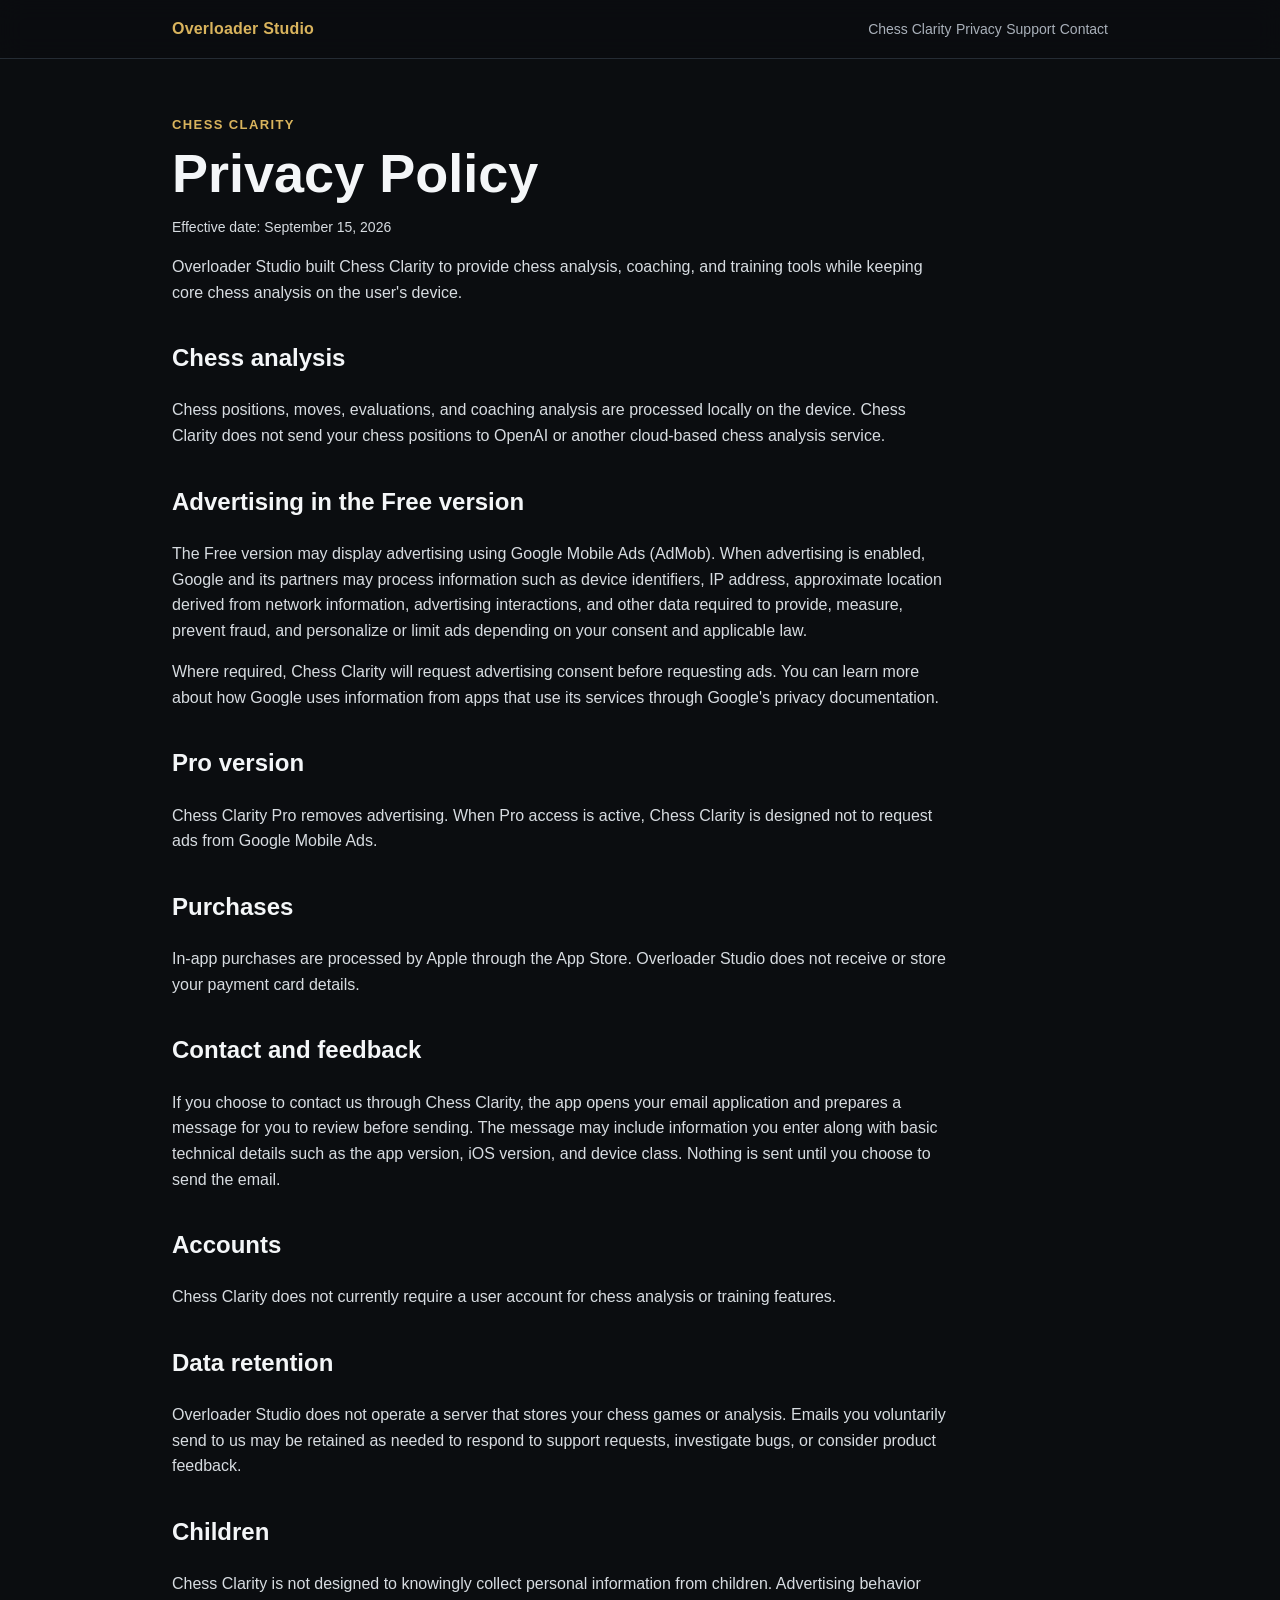
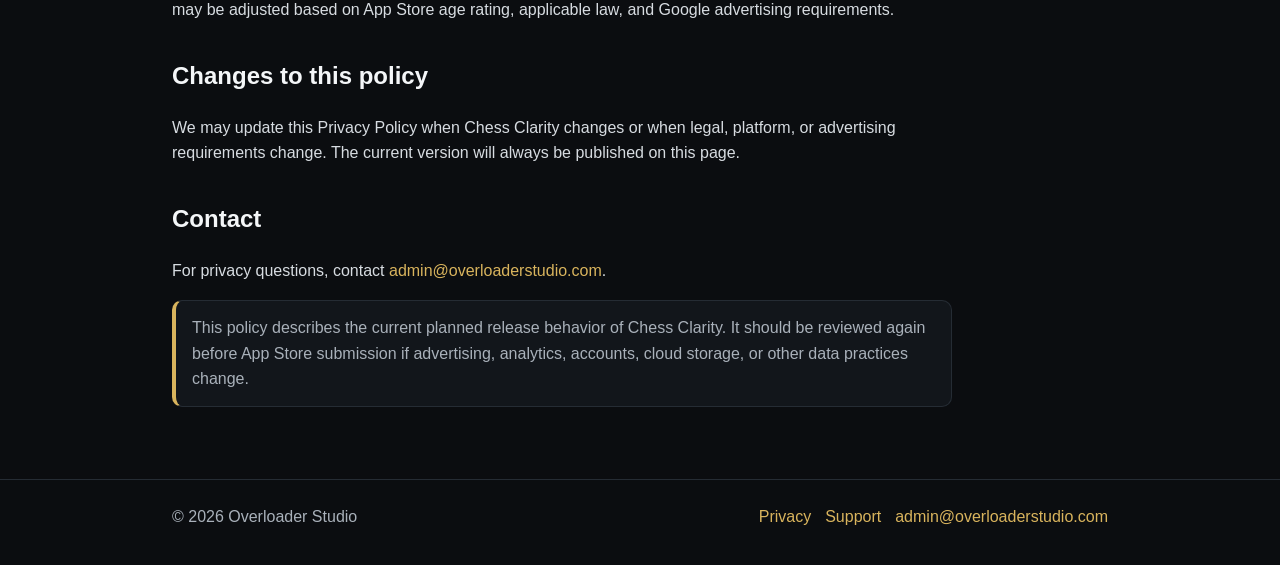
==== privacy/index.html @ b8c7d4ae "Add files via upload" ====
<!doctype html>
<html lang="en">
<head>
<meta charset="utf-8">
<meta name="viewport" content="width=device-width,initial-scale=1">
<title>Privacy Policy — Chess Clarity</title>
<meta name="description" content="Privacy Policy for Chess Clarity by Overloader Studio.">
<link rel="stylesheet" href="/styles.css">
</head>
<body>
<header>
  <div class="nav">
    <div class="brand"><a href="/">Overloader Studio</a></div>
    <nav>
      <a href="/#chess-clarity">Chess Clarity</a>
      <a href="/privacy/">Privacy</a>
      <a href="/support/">Support</a>
      <a href="/contact/">Contact</a>
    </nav>
  </div>
</header>
<main>
  <div class="prose">
    <div class="eyebrow">Chess Clarity</div>
    <h1 class="page-title">Privacy Policy</h1>
    <p class="meta">Effective date: September 15, 2026</p>

    <p>Overloader Studio built Chess Clarity to provide chess analysis, coaching, and training tools while keeping core chess analysis on the user's device.</p>

    <h2>Chess analysis</h2>
    <p>Chess positions, moves, evaluations, and coaching analysis are processed locally on the device. Chess Clarity does not send your chess positions to OpenAI or another cloud-based chess analysis service.</p>

    <h2>Advertising in the Free version</h2>
    <p>The Free version may display advertising using Google Mobile Ads (AdMob). When advertising is enabled, Google and its partners may process information such as device identifiers, IP address, approximate location derived from network information, advertising interactions, and other data required to provide, measure, prevent fraud, and personalize or limit ads depending on your consent and applicable law.</p>

    <p>Where required, Chess Clarity will request advertising consent before requesting ads. You can learn more about how Google uses information from apps that use its services through Google's privacy documentation.</p>

    <h2>Pro version</h2>
    <p>Chess Clarity Pro removes advertising. When Pro access is active, Chess Clarity is designed not to request ads from Google Mobile Ads.</p>

    <h2>Purchases</h2>
    <p>In-app purchases are processed by Apple through the App Store. Overloader Studio does not receive or store your payment card details.</p>

    <h2>Contact and feedback</h2>
    <p>If you choose to contact us through Chess Clarity, the app opens your email application and prepares a message for you to review before sending. The message may include information you enter along with basic technical details such as the app version, iOS version, and device class. Nothing is sent until you choose to send the email.</p>

    <h2>Accounts</h2>
    <p>Chess Clarity does not currently require a user account for chess analysis or training features.</p>

    <h2>Data retention</h2>
    <p>Overloader Studio does not operate a server that stores your chess games or analysis. Emails you voluntarily send to us may be retained as needed to respond to support requests, investigate bugs, or consider product feedback.</p>

    <h2>Children</h2>
    <p>Chess Clarity is not designed to knowingly collect personal information from children. Advertising behavior may be adjusted based on App Store age rating, applicable law, and Google advertising requirements.</p>

    <h2>Changes to this policy</h2>
    <p>We may update this Privacy Policy when Chess Clarity changes or when legal, platform, or advertising requirements change. The current version will always be published on this page.</p>

    <h2>Contact</h2>
    <p>For privacy questions, contact <a href="mailto:admin@overloaderstudio.com">admin@overloaderstudio.com</a>.</p>

    <div class="notice">This policy describes the current planned release behavior of Chess Clarity. It should be reviewed again before App Store submission if advertising, analytics, accounts, cloud storage, or other data practices change.</div>
  </div>
</main>
<footer>
  <div class="footer-inner">
    <span>© 2026 Overloader Studio</span>
    <a href="/privacy/">Privacy</a>
    <a href="/support/">Support</a>
    <a href="mailto:admin@overloaderstudio.com">admin@overloaderstudio.com</a>
  </div>
</footer>
</body>
</html>
---- styles.css ----
:root {
  --bg: #0b0d10;
  --panel: #12161b;
  --panel-2: #171c22;
  --text: #f4f6f8;
  --muted: #a9b1ba;
  --accent: #d9b45d;
  --border: #252c34;
  --max: 980px;
}
* { box-sizing: border-box; }
html { scroll-behavior: smooth; }
body {
  margin: 0;
  font-family: -apple-system, BlinkMacSystemFont, "Segoe UI", Roboto, Helvetica, Arial, sans-serif;
  background: var(--bg);
  color: var(--text);
  line-height: 1.6;
}
a { color: var(--accent); text-decoration: none; }
a:hover { text-decoration: underline; }
header {
  border-bottom: 1px solid var(--border);
  background: rgba(11,13,16,.92);
  position: sticky;
  top: 0;
  z-index: 20;
  backdrop-filter: blur(12px);
}
.nav {
  max-width: var(--max);
  margin: 0 auto;
  padding: 16px 22px;
  display: flex;
  gap: 18px;
  align-items: center;
}
.brand {
  font-weight: 800;
  letter-spacing: .2px;
  margin-right: auto;
}
nav a { color: var(--muted); font-size: 14px; }
main {
  max-width: var(--max);
  margin: 0 auto;
  padding: 56px 22px 72px;
}
.hero {
  padding: 48px 0 30px;
}
.eyebrow {
  color: var(--accent);
  font-size: 13px;
  font-weight: 800;
  text-transform: uppercase;
  letter-spacing: 1.4px;
}
h1 {
  font-size: clamp(40px, 7vw, 74px);
  line-height: 1.04;
  margin: 10px 0 16px;
}
h2 { margin-top: 34px; }
h3 { margin-top: 24px; }
.lead {
  max-width: 720px;
  color: var(--muted);
  font-size: 19px;
}
.grid {
  display: grid;
  grid-template-columns: repeat(3, minmax(0,1fr));
  gap: 14px;
  margin-top: 30px;
}
.card {
  background: var(--panel);
  border: 1px solid var(--border);
  border-radius: 18px;
  padding: 20px;
}
.card h3 { margin-top: 0; }
.card p { color: var(--muted); margin-bottom: 0; }
.button {
  display: inline-block;
  margin-top: 20px;
  padding: 11px 16px;
  border-radius: 11px;
  background: var(--accent);
  color: #111;
  font-weight: 800;
}
.button:hover { text-decoration: none; opacity: .92; }
.page-title {
  font-size: clamp(34px, 5vw, 54px);
  margin-bottom: 8px;
}
.meta { color: var(--muted); font-size: 14px; }
.prose {
  max-width: 780px;
}
.prose p, .prose li { color: #d7dce1; }
.notice {
  padding: 14px 16px;
  border: 1px solid var(--border);
  border-left: 4px solid var(--accent);
  background: var(--panel);
  border-radius: 10px;
  color: var(--muted);
}
footer {
  border-top: 1px solid var(--border);
  color: var(--muted);
}
.footer-inner {
  max-width: var(--max);
  margin: 0 auto;
  padding: 24px 22px 36px;
  display: flex;
  flex-wrap: wrap;
  gap: 14px;
}
.footer-inner span { margin-right: auto; }
@media (max-width: 760px) {
  .grid { grid-template-columns: 1fr; }
  .nav { flex-wrap: wrap; }
  nav { width: 100%; display:flex; gap:14px; overflow:auto; }
  main { padding-top: 32px; }
}
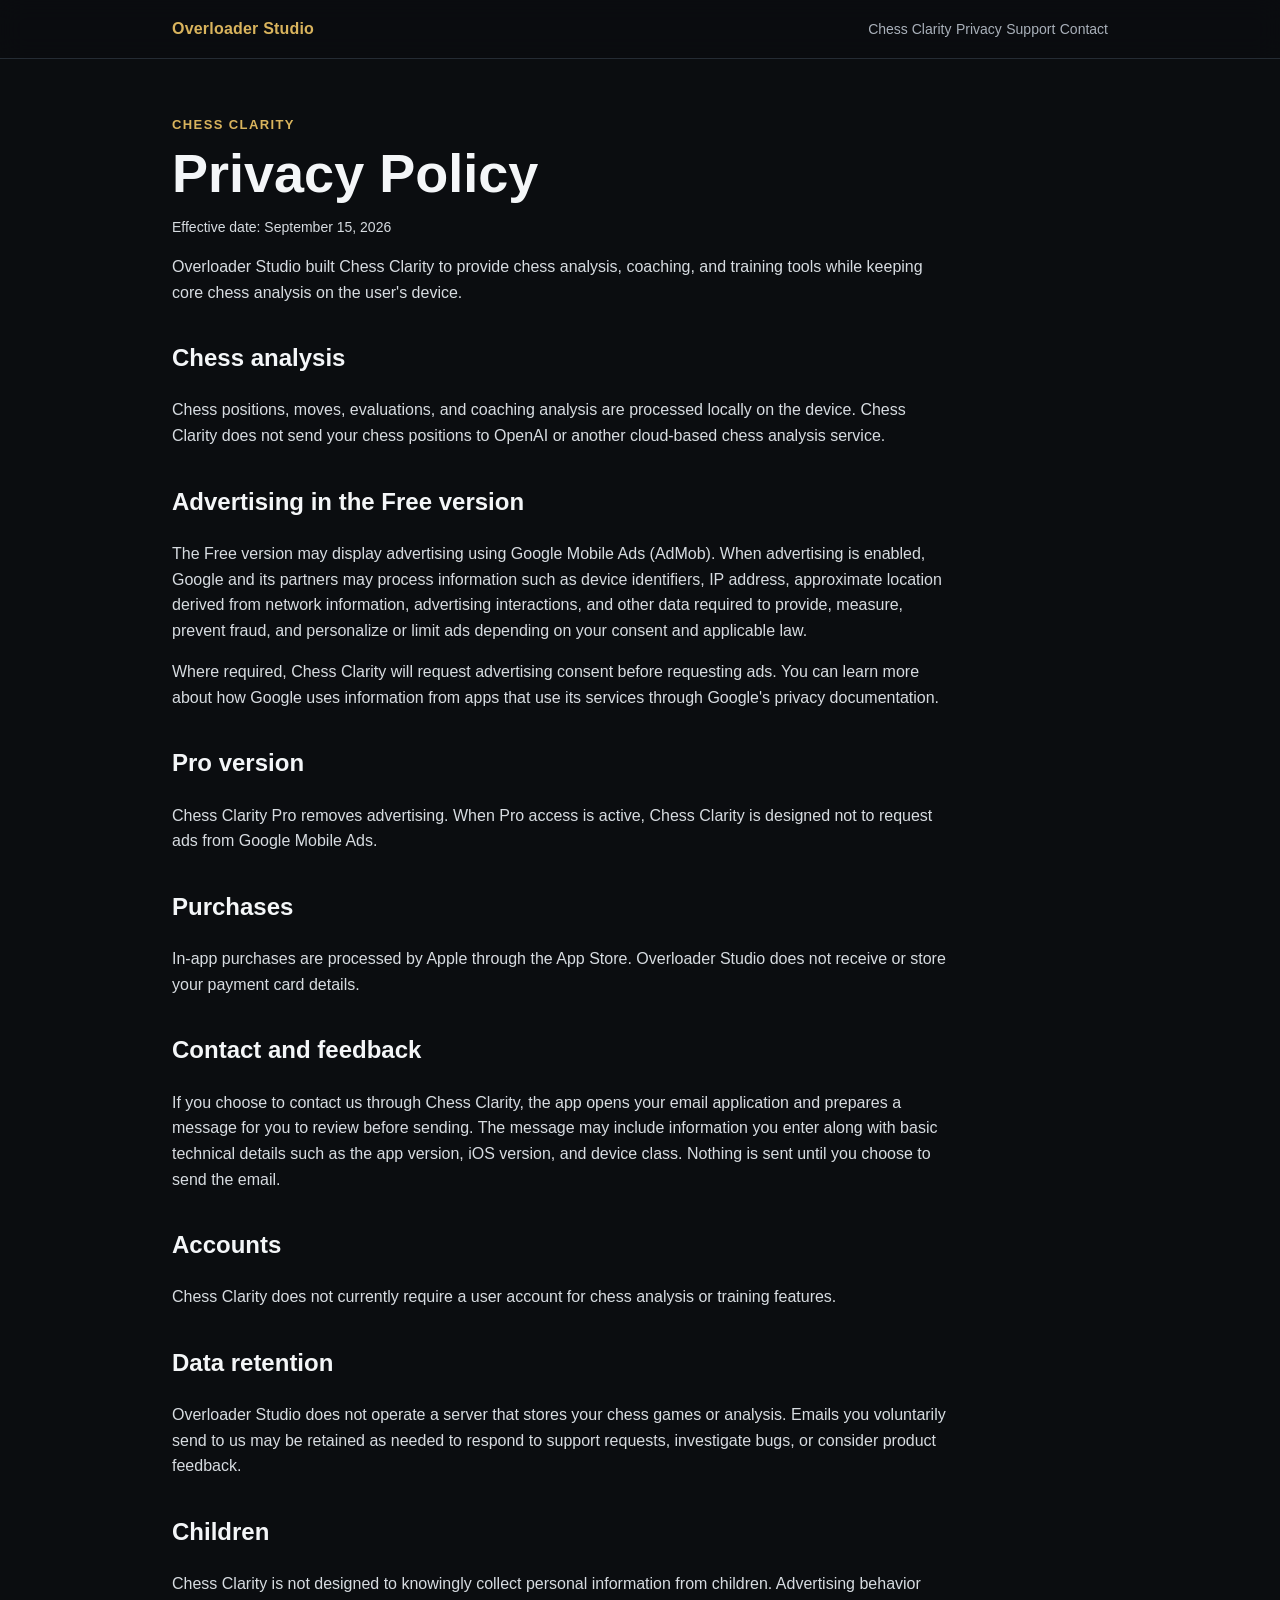
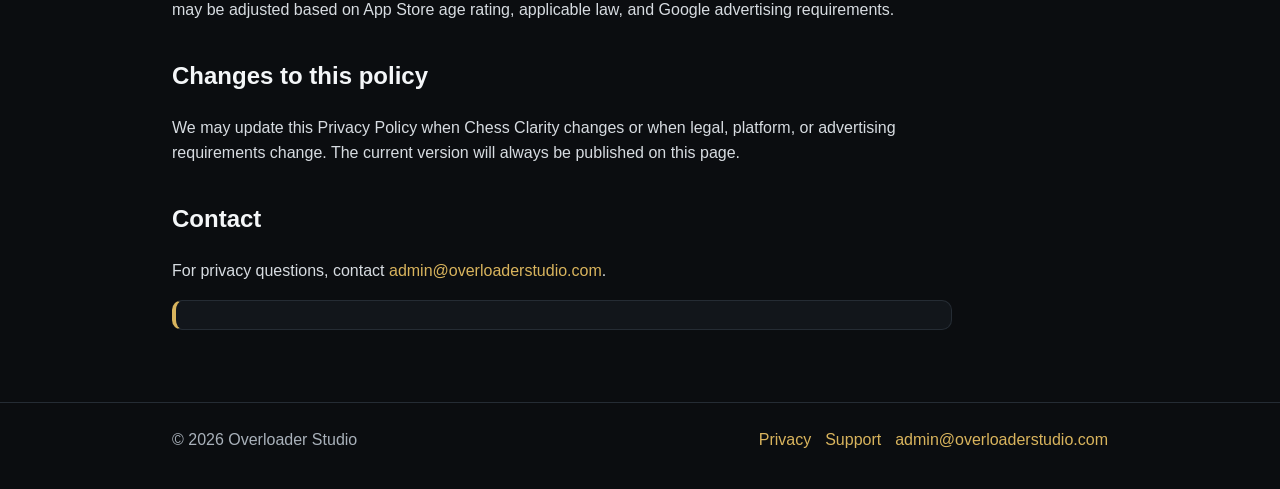
==== commit d12ddb72: "Update index.html" ====
--- a/privacy/index.html
+++ b/privacy/index.html
@@ -59,7 +59,7 @@
     <h2>Contact</h2>
     <p>For privacy questions, contact <a href="mailto:admin@overloaderstudio.com">admin@overloaderstudio.com</a>.</p>
 
-    <div class="notice">This policy describes the current planned release behavior of Chess Clarity. It should be reviewed again before App Store submission if advertising, analytics, accounts, cloud storage, or other data practices change.</div>
+    <div class="notice"></div>
   </div>
 </main>
 <footer>
@@ -71,4 +71,4 @@
   </div>
 </footer>
 </body>
-</html>+</html>
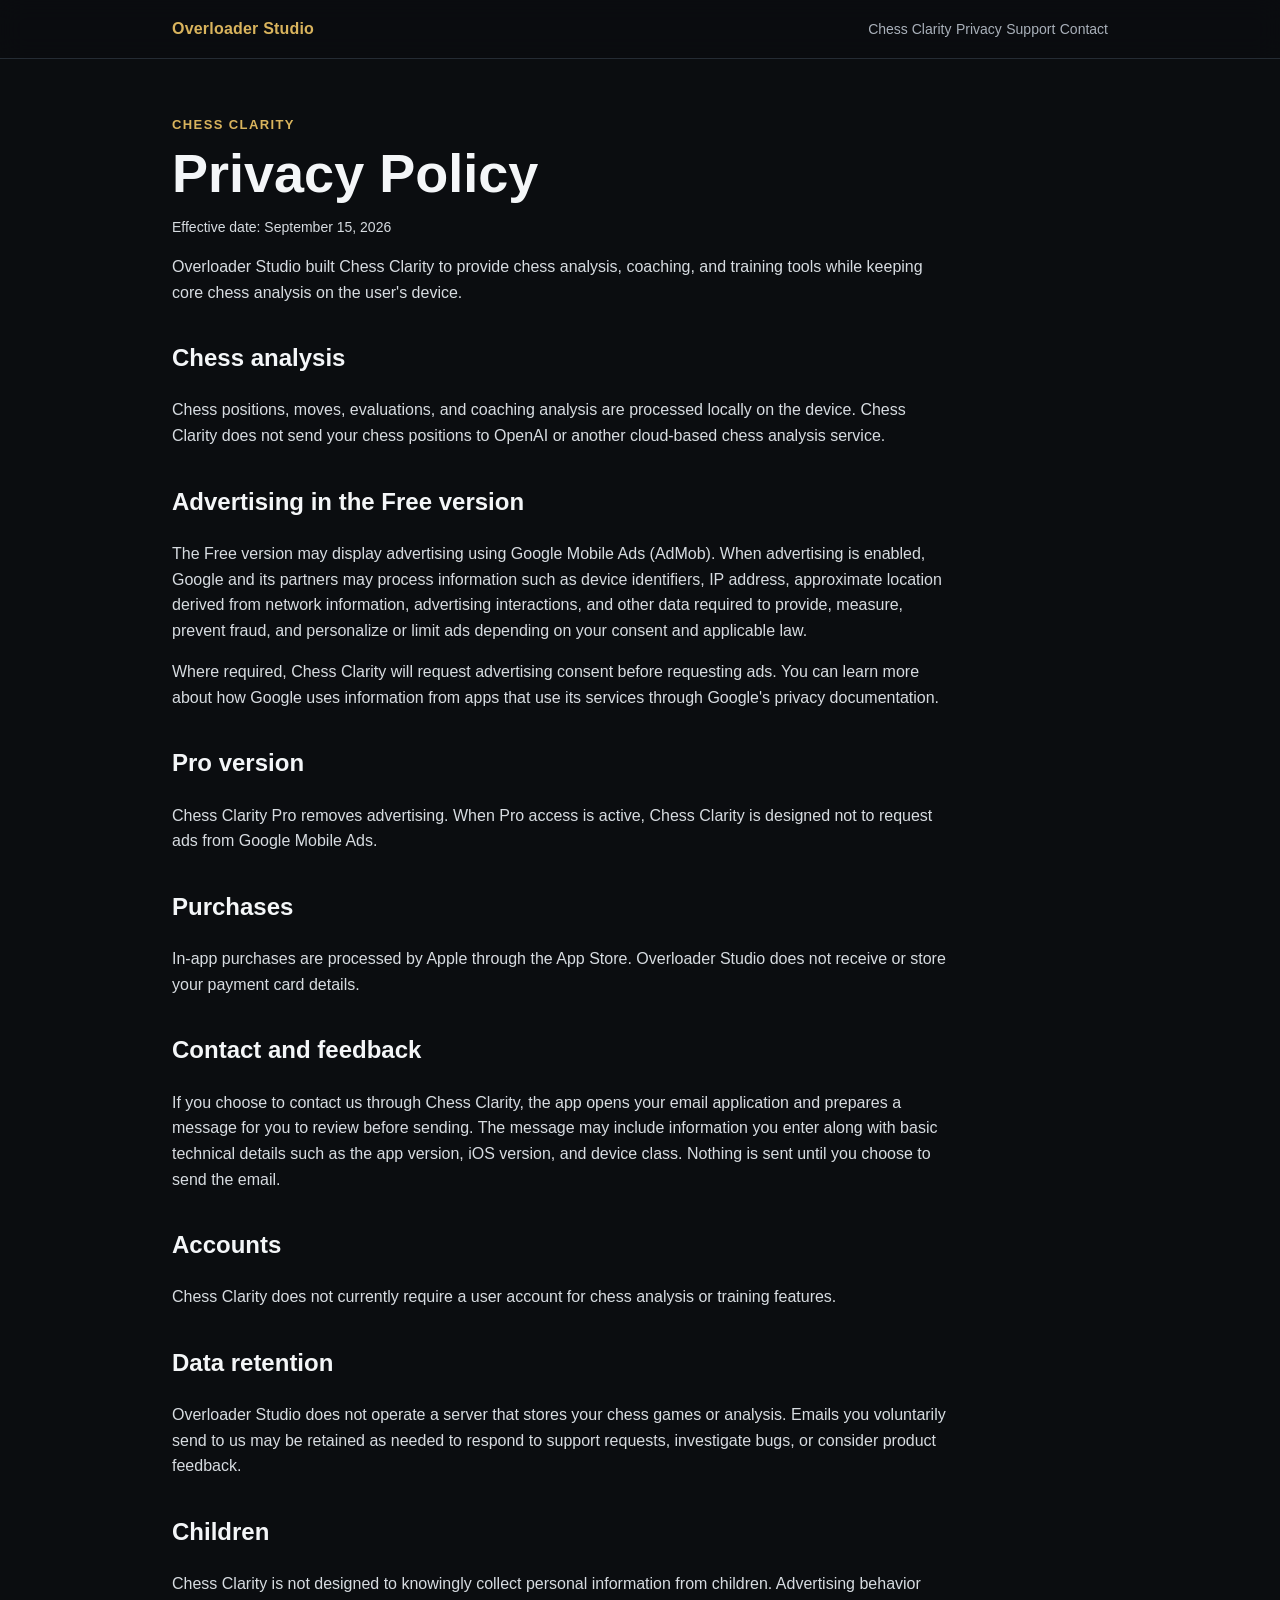
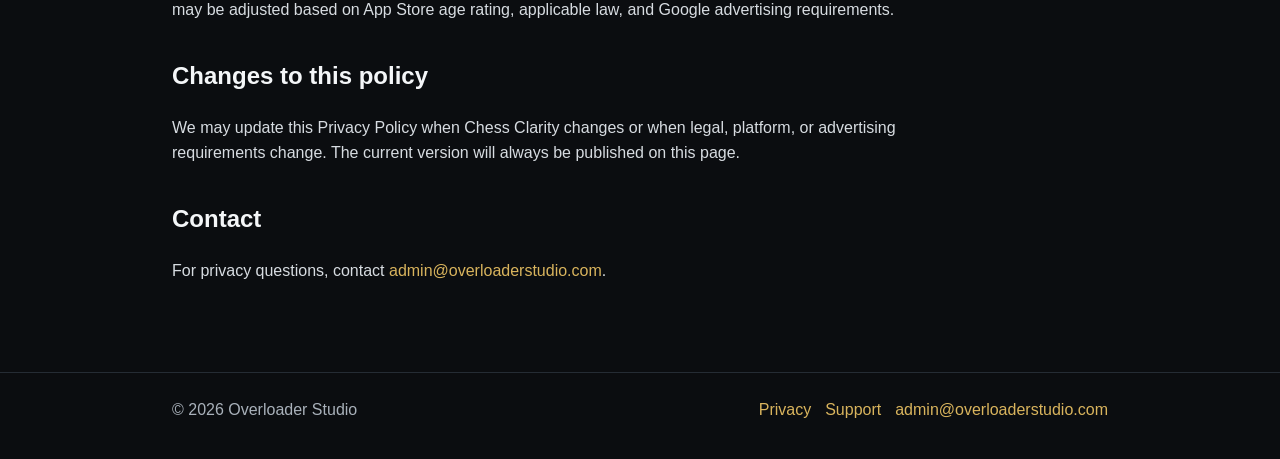
==== commit 59b42b7d: "Update index.html" ====
--- a/privacy/index.html
+++ b/privacy/index.html
@@ -59,7 +59,7 @@
     <h2>Contact</h2>
     <p>For privacy questions, contact <a href="mailto:admin@overloaderstudio.com">admin@overloaderstudio.com</a>.</p>
 
-    <div class="notice"></div>
+    
   </div>
 </main>
 <footer>
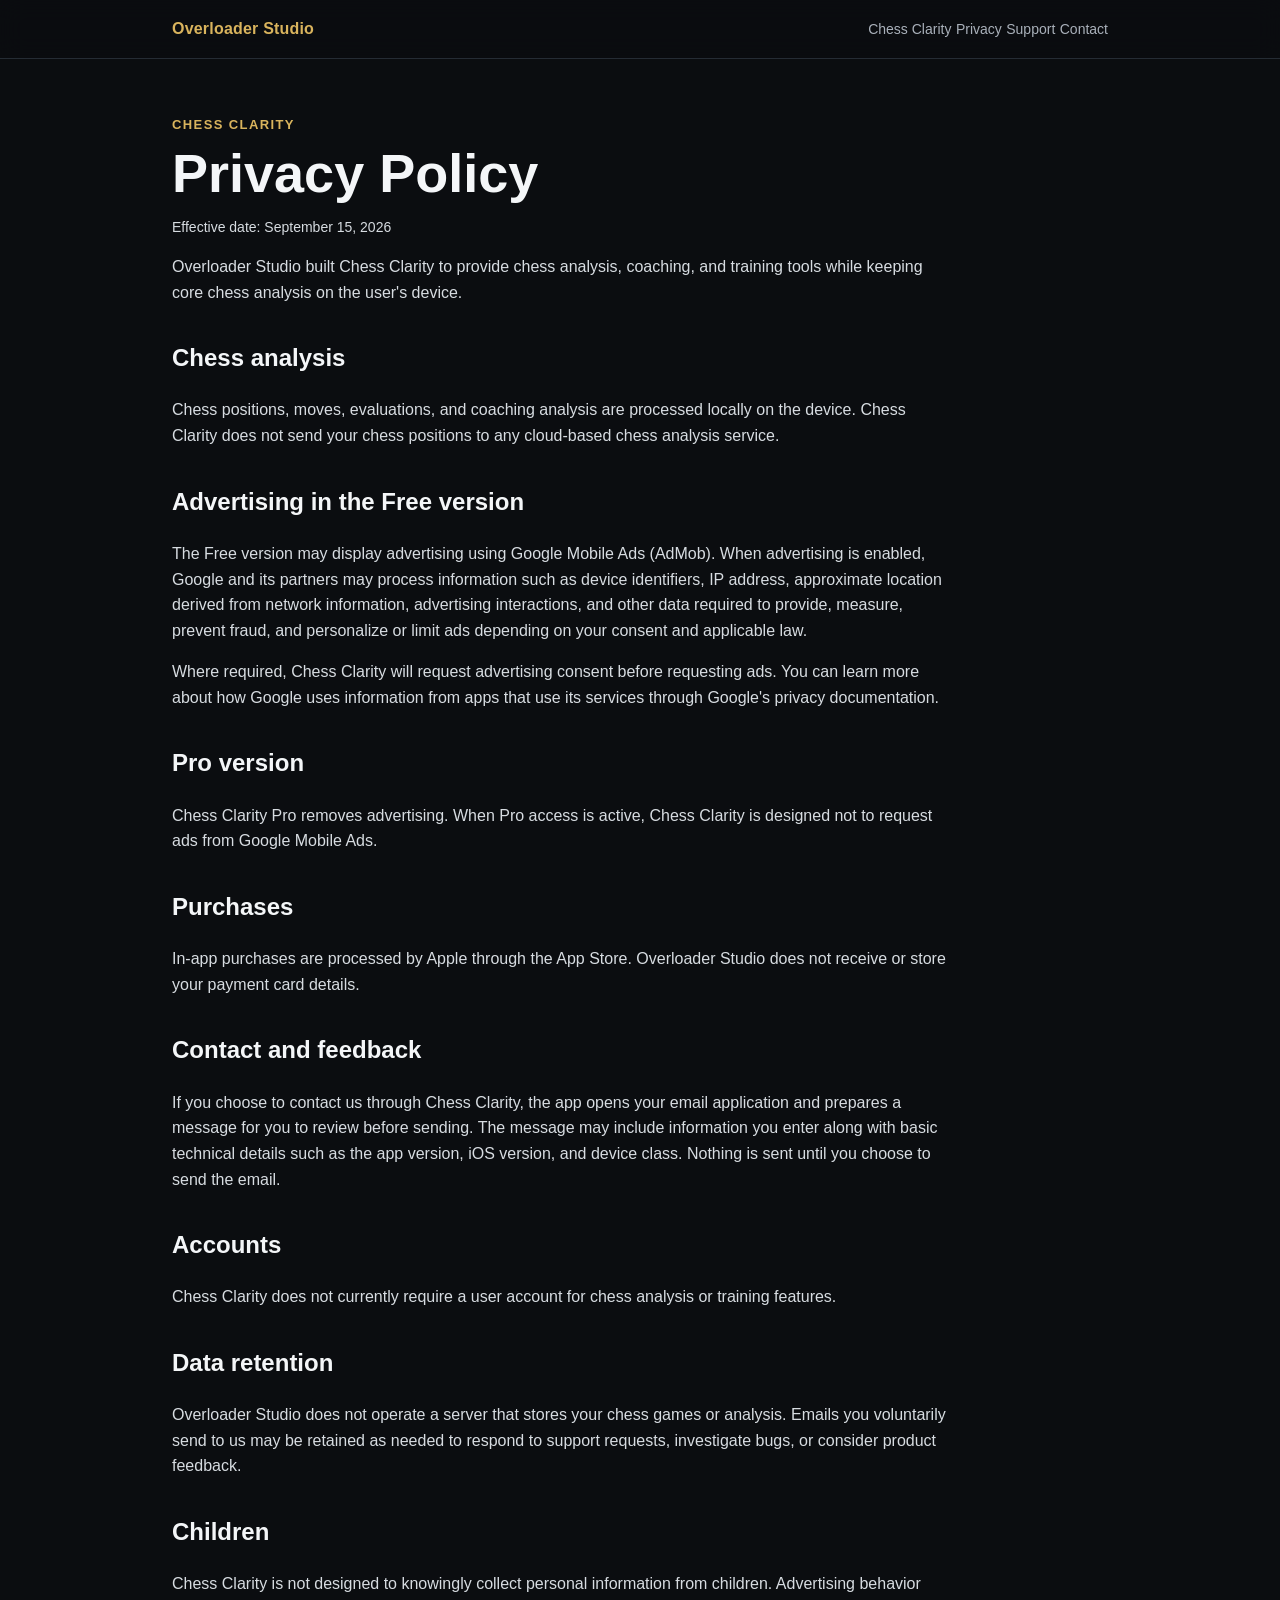
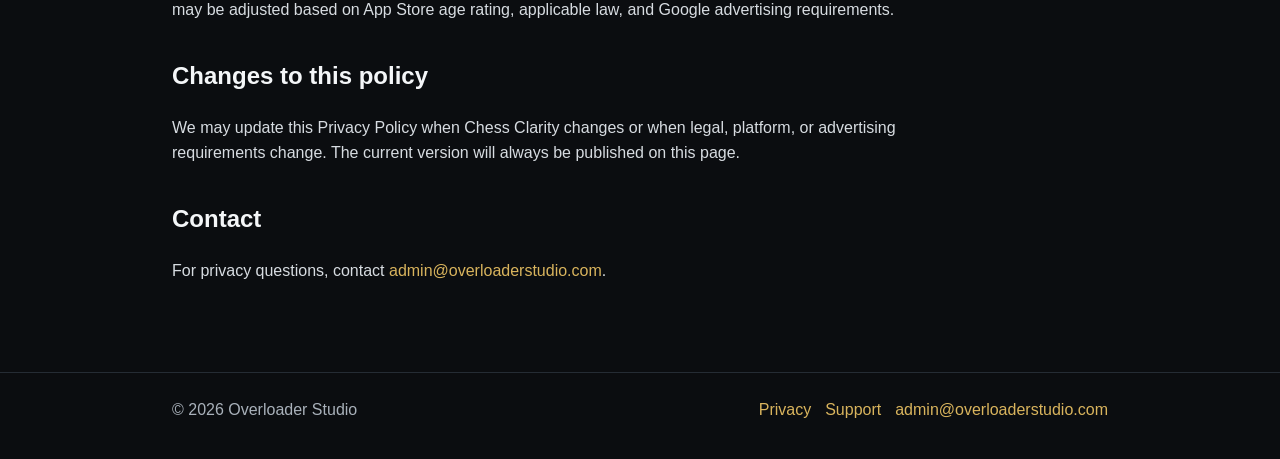
==== commit 4558ce7f: "Update index.html" ====
--- a/privacy/index.html
+++ b/privacy/index.html
@@ -28,7 +28,7 @@
     <p>Overloader Studio built Chess Clarity to provide chess analysis, coaching, and training tools while keeping core chess analysis on the user's device.</p>
 
     <h2>Chess analysis</h2>
-    <p>Chess positions, moves, evaluations, and coaching analysis are processed locally on the device. Chess Clarity does not send your chess positions to OpenAI or another cloud-based chess analysis service.</p>
+    <p>Chess positions, moves, evaluations, and coaching analysis are processed locally on the device. Chess Clarity does not send your chess positions to any cloud-based chess analysis service.</p>
 
     <h2>Advertising in the Free version</h2>
     <p>The Free version may display advertising using Google Mobile Ads (AdMob). When advertising is enabled, Google and its partners may process information such as device identifiers, IP address, approximate location derived from network information, advertising interactions, and other data required to provide, measure, prevent fraud, and personalize or limit ads depending on your consent and applicable law.</p>
